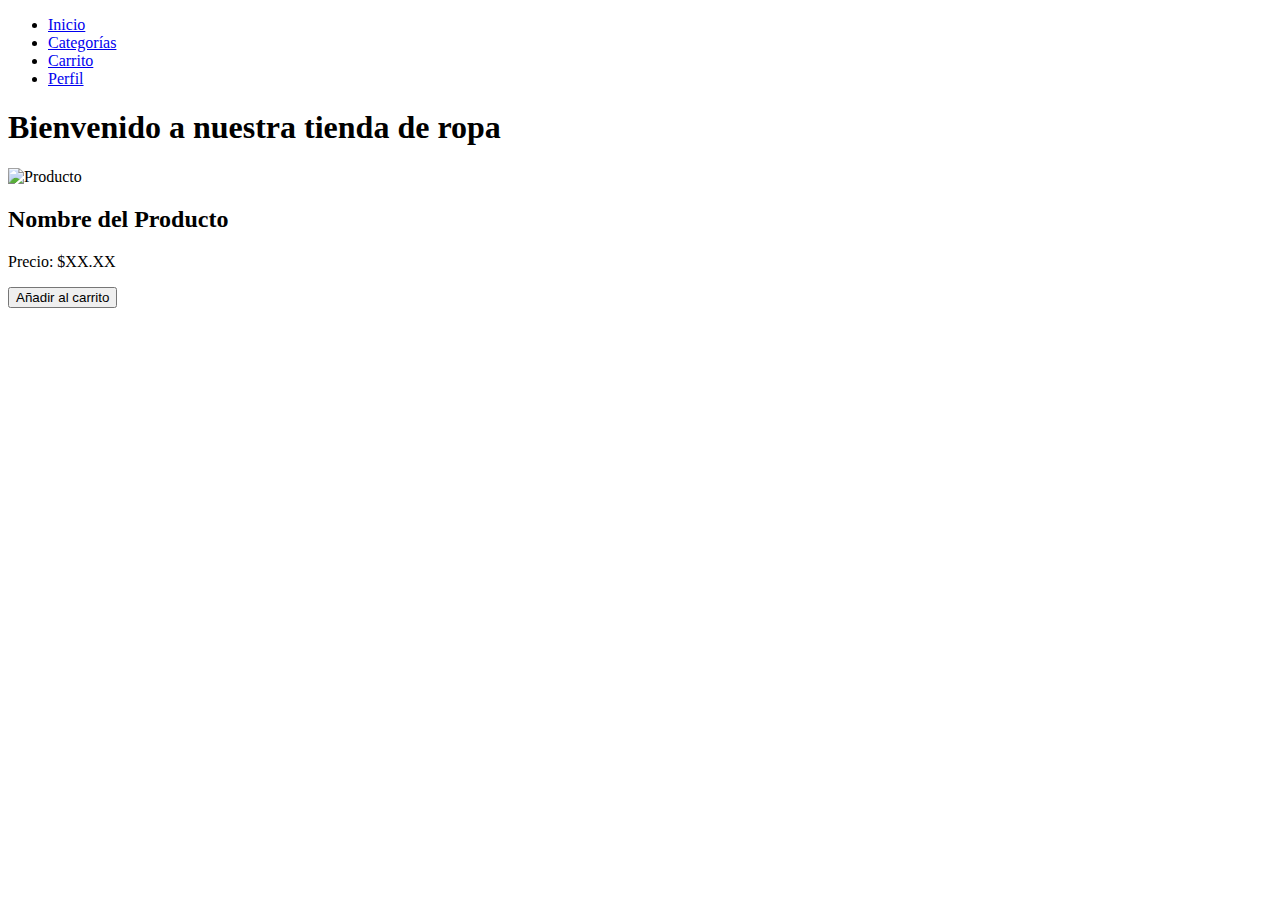
==== index.html @ cf1b5b93 "Descripción de los cambios" ====
<!DOCTYPE html>
<html lang="es">
<head>
    <meta charset="UTF-8">
    <meta name="viewport" content="width=device-width, initial-scale=1.0">
    <title>Ecommerce Ropa</title>
    <link rel="stylesheet" href="css/style.css">
</head>
<body>
    <header>
        <nav class="menu">
            <div class="menu-toggle" id="mobile-menu">
                <span class="bar"></span>
                <span class="bar"></span>
                <span class="bar"></span>
            </div>
            <ul class="nav-list">
                <li><a href="#">Inicio</a></li>
                <li><a href="#">Categorías</a></li>
                <li><a href="#">Carrito</a></li>
                <li><a href="#">Perfil</a></li>
            </ul>
        </nav>
    </header>
    
    <main>
        <section class="productos">
            <h1>Bienvenido a nuestra tienda de ropa</h1>
            <div class="producto">
                <img src="storage/img/ejemplo.jpg" alt="Producto">
                <h2>Nombre del Producto</h2>
                <p>Precio: $XX.XX</p>
                <button>Añadir al carrito</button>
            </div>
        </section>
    </main>
    
    <script src="js/menu.js"></script>
</body>
</html>
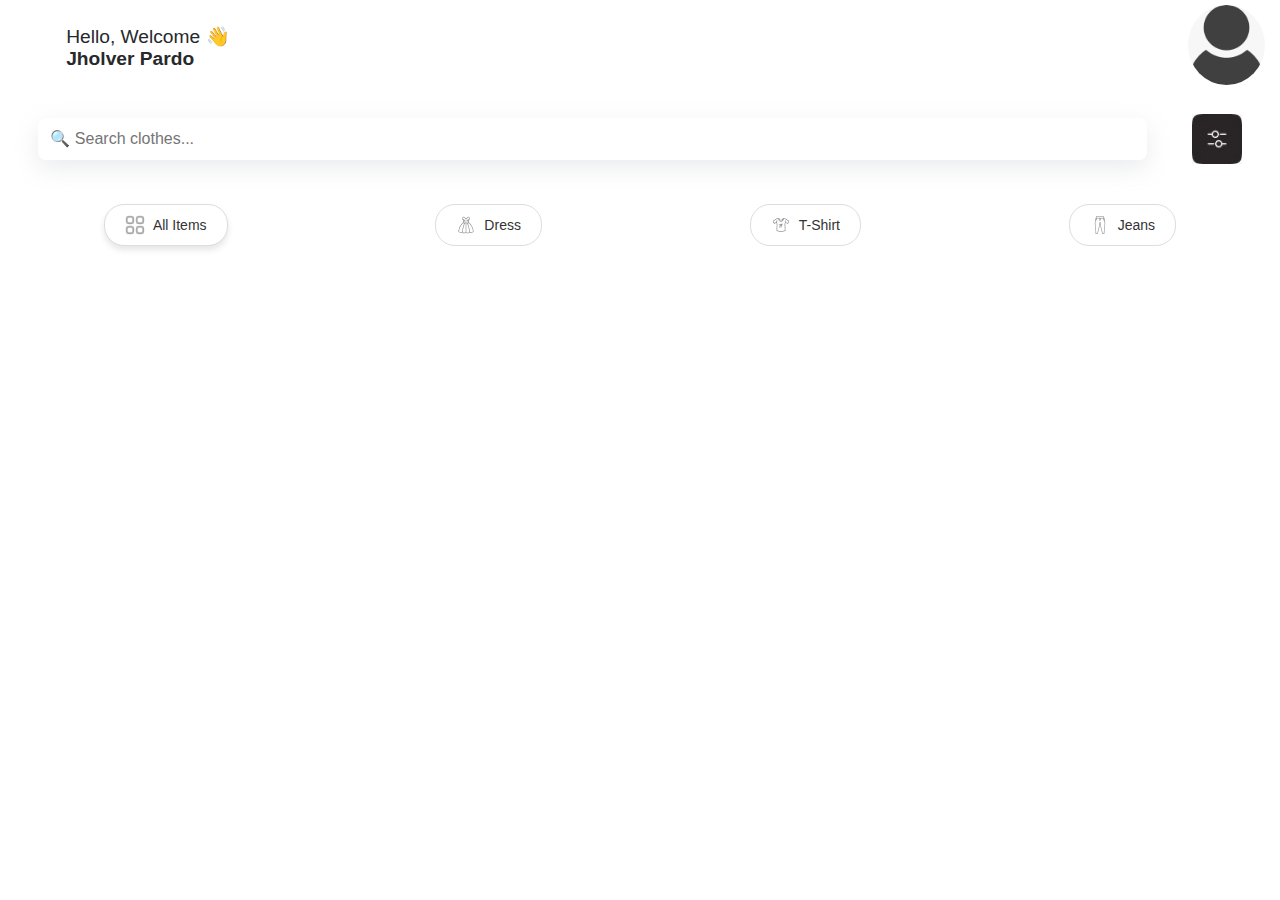
==== commit 4792a8bf: "Actualizacion" ====
--- a/index.html
+++ b/index.html
@@ -7,34 +7,51 @@
     <link rel="stylesheet" href="css/style.css">
 </head>
 <body>
-    <header>
-        <nav class="menu">
-            <div class="menu-toggle" id="mobile-menu">
-                <span class="bar"></span>
-                <span class="bar"></span>
-                <span class="bar"></span>
+    <!-- Contenedor del usuario -->
+    <div class="customer">
+        <div class="customer__text">
+            <p>Hello, Welcome 👋 <br></p>
+            <strong class="User">Jholver Pardo</strong>
+        </div>
+        <div>
+            <img src="storage/img/icons.jpg" alt="Imagen de perfil" class="profile">
+        </div>
+    </div>
+
+    <!-- Contenedor de la barra de búsqueda y la imagen del filtro -->
+    <div class="Filter">
+        <div class="search-box">
+            <div class="row">
+                <input type="text" class="search-bar" placeholder="🔍 Search clothes..." autocomplete="off">
+                <button>
+                    <!-- svg -->
+                </button>
             </div>
-            <ul class="nav-list">
-                <li><a href="#">Inicio</a></li>
-                <li><a href="#">Categorías</a></li>
-                <li><a href="#">Carrito</a></li>
-                <li><a href="#">Perfil</a></li>
-            </ul>
-        </nav>
-    </header>
-    
-    <main>
-        <section class="productos">
-            <h1>Bienvenido a nuestra tienda de ropa</h1>
-            <div class="producto">
-                <img src="storage/img/ejemplo.jpg" alt="Producto">
-                <h2>Nombre del Producto</h2>
-                <p>Precio: $XX.XX</p>
-                <button>Añadir al carrito</button>
-            </div>
-        </section>
-    </main>
-    
+            <div class="results"></div>
+        </div>
+        <img src="storage/img/filter.jpg" alt="Filter" class="filter-img">
+    </div>
+
+    <!-- Contenedor de categorías -->
+    <div class="categories">
+        <button class="category active">
+            <img src="storage/img/Default Icon.png" alt="All Items Icon" class="category-icon">
+            All Items
+        </button>
+        <button class="category">
+            <img src="storage/img/Default Icon (2).png" alt="Dress Icon" class="category-icon">
+            Dress
+        </button>
+        <button class="category">
+            <img src="storage/img/Default Icon (3).png" alt="T-Shirt Icon" class="category-icon">
+            T-Shirt
+        </button>
+        <button class="category">
+            <img src="storage/img/Default Icon (4).png" alt="Jeans Icon" class="category-icon">
+            Jeans
+        </button>
+    </div>
+
     <script src="js/menu.js"></script>
 </body>
-</html>
+</html>--- a/css/style.css
+++ b/css/style.css
@@ -0,0 +1,174 @@
+/* 🔹 Reseteo básico */
+* {
+    box-sizing: border-box;
+    margin: 0;
+    padding: 0;
+}
+
+:root {
+    --bg: #ffffff;
+    --input-bg: white;
+    --text: #27292B;
+    --item-hover: #f6f6f6;
+}
+
+/* 📌 Estilos generales */
+body {
+    font-family: 'Poppins', sans-serif;
+    background: var(--bg);
+    display: flex;
+    flex-direction: column;
+    align-items: center;
+    height: 100vh;
+}
+
+/* 📌 Contenedor del texto e imagen */
+.customer {
+    display: flex;
+    align-items: center;
+    justify-content: space-between;
+    width: 96%;
+    position: relative; /* Cambiado de absolute a relative */
+    top: 0; /* Eliminado el desplazamiento */
+    left: 2%;
+    padding: 5px 0;
+    margin-bottom: 20px; /* Espacio entre la presentación y la barra de búsqueda */
+}
+
+.customer__text {
+    font-size: 1.2rem;
+    color: var(--text);
+    margin-left: 15px;
+}
+
+.profile {
+    width: 6vw;
+    max-width: 90px;
+    height: auto;
+    border-radius: 50%;
+    margin-right: 15px;
+}
+
+/* 📌 Contenedor de la barra de búsqueda y la imagen del filtro */
+.Filter {
+    display: flex;
+    align-items: center;
+    position: relative;
+    top: 0;
+    left: 0;
+    width: 100%;
+    margin-bottom: 20px; /* Espacio entre la barra de búsqueda y las categorías */
+}
+
+.search-box {
+    flex: 1;
+    background: var(--input-bg);
+    border-radius: 0.5rem;
+    padding: 0.75rem;
+    box-shadow: rgba(149, 157, 165, 0.2) 0px 8px 24px;
+}
+
+.filter-img {
+    width: 40px;
+    height: 40px;
+    margin-left: 45px;
+}
+
+/* 📱 En modo vertical (retrato) */
+@media (orientation: portrait) {
+    .search-box {
+        width: 78vw;
+        max-width: 300px;
+    }
+}
+
+/* 🖥 En modo horizontal (paisaje) */
+@media (orientation: landscape) {
+    .Filter {
+        width: 94vw;
+    }
+
+    .search-box {
+        width: 70%;
+    }
+
+    .filter-img {
+        width: 50px;
+        height: 50px;
+    }
+}
+
+/* 📌 Contenido de la barra */
+.row {
+    display: flex;
+    align-items: center;
+}
+
+button {
+    background: transparent;
+    border: 0;
+    outline: 0;
+}
+
+input {
+    flex: 1;
+    max-height: 2.5rem;
+    border: 0;
+    outline: 0;
+    font-size: 1rem;
+    color: var(--text);
+}
+
+.results {
+    max-height: 20rem;
+    overflow-y: auto;
+}
+
+.results ul {
+    display: flex;
+    flex-direction: column;
+    list-style-type: none;
+    gap: 0.25rem;
+}
+
+.categories {
+    display: flex;
+    justify-content: space-around;
+    margin: 20px 0;
+    width: 100%;
+}
+
+.category {
+    display: flex;
+    align-items: center;
+    justify-content: center;
+    gap: 8px; /* Espacio entre el ícono y el texto */
+    background-color: rgb(255, 255, 255); /* Cambiado a blanco */
+    border: 1px solid #ddd;
+    border-radius: 20px;
+    padding: 10px 20px;
+    font-size: 14px;
+    cursor: pointer;
+    transition: background-color 0.3s, color 0.3s, box-shadow 0.3s;
+    text-align: center;
+    color: #333; /* Texto negro por defecto */
+}
+
+.category-icon {
+    width: 20px;
+    height: 20px;
+    filter: grayscale(100%) brightness(0) invert(0.5); /* Ajuste de color para que coincida con los otros íconos */
+}
+
+.category.active {
+    background-color: rgb(255, 255, 255); /* Fondo blanco para el activo */
+    color: #333; /* Texto negro para el activo */
+    border: 1px solid #ddd; /* Borde negro para el activo */
+    box-shadow: 0 4px 6px rgba(0, 0, 0, 0.1);
+}
+
+.category:hover {
+    background-color: #333; /* Fondo negro al pasar el cursor */
+    color: white; /* Texto blanco al pasar el cursor */
+    box-shadow: 0 2px 4px rgba(0, 0, 0, 0.1);
+}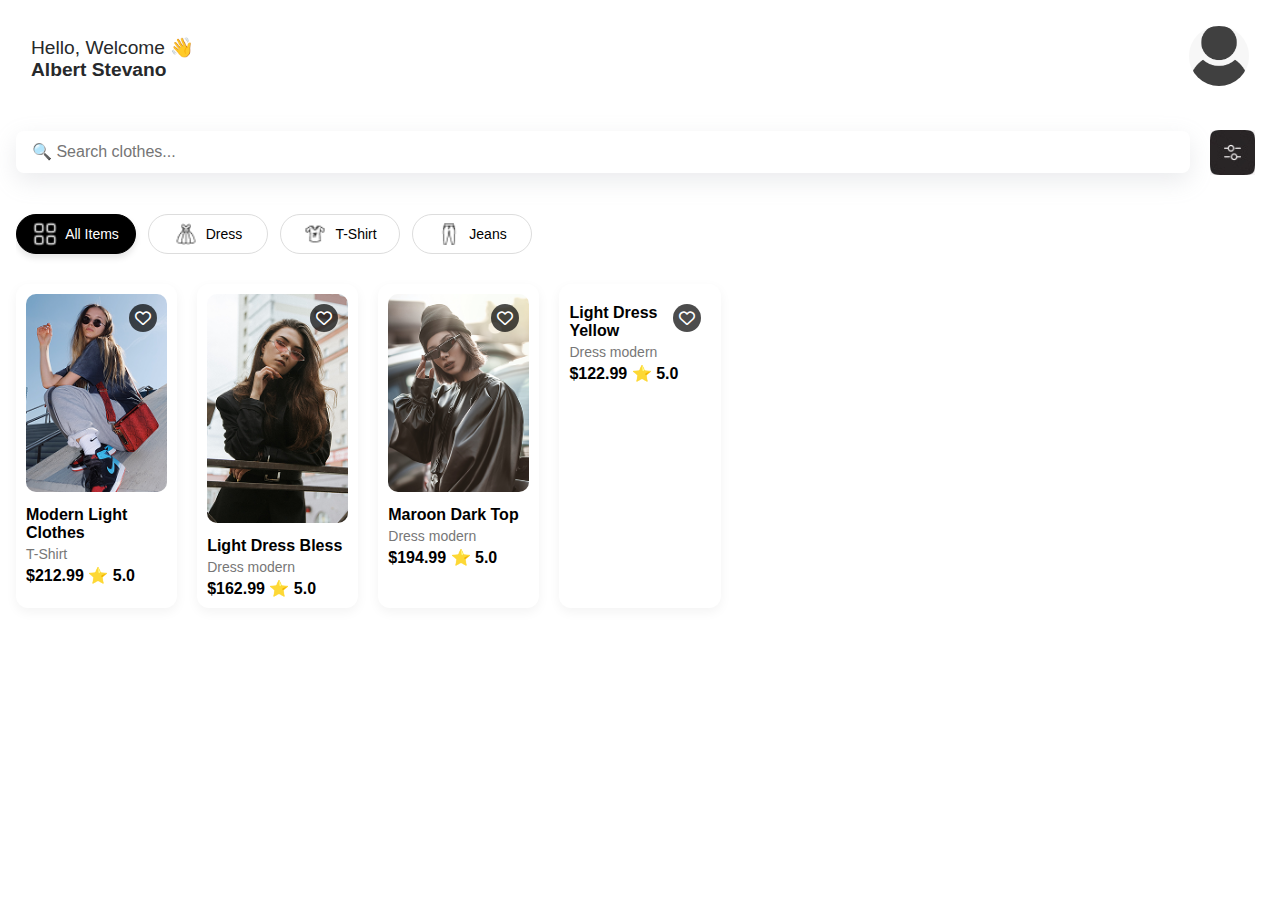
==== commit b924d699: "Se agrego productos" ====
--- a/index.html
+++ b/index.html
@@ -1,57 +1,97 @@
 <!DOCTYPE html>
 <html lang="es">
 <head>
-    <meta charset="UTF-8">
-    <meta name="viewport" content="width=device-width, initial-scale=1.0">
-    <title>Ecommerce Ropa</title>
-    <link rel="stylesheet" href="css/style.css">
+  <meta charset="UTF-8">
+  <meta name="viewport" content="width=device-width, initial-scale=1.0">
+  <title>Ecommerce Ropa</title>
+  <link rel="stylesheet" href="css/style.css">
+  <link rel="stylesheet" href="https://cdnjs.cloudflare.com/ajax/libs/font-awesome/6.5.0/css/all.min.css">
 </head>
 <body>
-    <!-- Contenedor del usuario -->
-    <div class="customer">
-        <div class="customer__text">
-            <p>Hello, Welcome 👋 <br></p>
-            <strong class="User">Jholver Pardo</strong>
-        </div>
-        <div>
-            <img src="storage/img/icons.jpg" alt="Imagen de perfil" class="profile">
-        </div>
+
+  <!-- Contenedor del usuario -->
+  <div class="customer">
+    <div class="customer__text">
+      <p>Hello, Welcome 👋</p>
+      <strong class="User">Albert Stevano</strong>
+    </div>
+    <div>
+      <img src="storage/img/icons.jpg" alt="Imagen de perfil" class="profile">
+    </div>
+  </div>
+
+  <!-- Barra de búsqueda y filtro -->
+  <div class="Filter">
+    <div class="search-box">
+      <input type="text" id="search-bar" class="search-bar" placeholder="🔍 Search clothes..." autocomplete="off">
+    </div>
+    <button id="filter-btn" class="filter-button">
+      <img src="storage/img/filter.jpg" alt="Filter">
+    </button>
+  </div>
+
+  <!-- Categorías -->
+  <div class="categories">
+    <button class="category active" data-category="all">
+      <img src="storage/img/Default Icon.png" alt="All Items">
+      <span>All Items</span>
+    </button>
+    <button class="category" data-category="dress">
+      <img src="storage/img/Default Icon (2).png" alt="Dress">
+      <span>Dress</span>
+    </button>
+    <button class="category" data-category="tshirt">
+      <img src="storage/img/Default Icon (3).png" alt="T-Shirt">
+      <span>T-Shirt</span>
+    </button>
+    <button class="category" data-category="jeans">
+      <img src="storage/img/Default Icon (4).png" alt="Jeans">
+      <span>Jeans</span>
+    </button>
+  </div>
+
+  <!-- Contenedor de productos -->
+  <div class="product-grid">
+    <div class="product" data-category="tshirt">
+      <div class="product-img">
+        <img src="storage/img/Product 1.png" alt="Modern Light Clothes">
+        <button class="favorite"><i class="fa-regular fa-heart"></i></button>
+      </div>
+      <h3>Modern Light Clothes</h3>
+      <p class="product-category">T-Shirt</p>
+      <p class="product-price">$212.99 ⭐ 5.0</p>
     </div>
 
-    <!-- Contenedor de la barra de búsqueda y la imagen del filtro -->
-    <div class="Filter">
-        <div class="search-box">
-            <div class="row">
-                <input type="text" class="search-bar" placeholder="🔍 Search clothes..." autocomplete="off">
-                <button>
-                    <!-- svg -->
-                </button>
-            </div>
-            <div class="results"></div>
-        </div>
-        <img src="storage/img/filter.jpg" alt="Filter" class="filter-img">
+    <div class="product" data-category="dress">
+      <div class="product-img">
+        <img src="storage/img/Product 2.png" alt="Light Dress Bless">
+        <button class="favorite"><i class="fa-regular fa-heart"></i></button>
+      </div>
+      <h3>Light Dress Bless</h3>
+      <p class="product-category">Dress modern</p>
+      <p class="product-price">$162.99 ⭐ 5.0</p>
     </div>
 
-    <!-- Contenedor de categorías -->
-    <div class="categories">
-        <button class="category active">
-            <img src="storage/img/Default Icon.png" alt="All Items Icon" class="category-icon">
-            All Items
-        </button>
-        <button class="category">
-            <img src="storage/img/Default Icon (2).png" alt="Dress Icon" class="category-icon">
-            Dress
-        </button>
-        <button class="category">
-            <img src="storage/img/Default Icon (3).png" alt="T-Shirt Icon" class="category-icon">
-            T-Shirt
-        </button>
-        <button class="category">
-            <img src="storage/img/Default Icon (4).png" alt="Jeans Icon" class="category-icon">
-            Jeans
-        </button>
+    <div class="product" data-category="dress">
+      <div class="product-img">
+        <img src="storage/img/Product 3.png" alt="Classic Blue Jeans">
+        <button class="favorite"><i class="fa-regular fa-heart"></i></button>
+      </div>
+      <h3>Maroon Dark Top</h3>
+      <p class="product-category">Dress modern </p>
+      <p class="product-price">$194.99 ⭐ 5.0</p>
     </div>
 
-    <script src="js/menu.js"></script>
+    <div class="product" data-category="dress">
+        <div class="product-img"
+        img src="storage/img/Product 4.png" alt="Modern Dress">
+        <button class="favorite"><i class="fa-regular fa-heart"></i></button>
+    </div>
+    <h3>Light Dress Yellow</h3>
+    <p class="product-category">Dress modern</p>
+    <p class="product-price">$122.99 ⭐ 5.0</p>
+  </div>
+
+  <script src="js/main.js"></script>
 </body>
-</html>+</html>
--- a/css/style.css
+++ b/css/style.css
@@ -20,6 +20,8 @@
     flex-direction: column;
     align-items: center;
     height: 100vh;
+    padding: 1rem;
+    overflow-x: hidden;
 }
 
 /* 📌 Contenedor del texto e imagen */
@@ -27,12 +29,9 @@
     display: flex;
     align-items: center;
     justify-content: space-between;
-    width: 96%;
-    position: relative; /* Cambiado de absolute a relative */
-    top: 0; /* Eliminado el desplazamiento */
-    left: 2%;
-    padding: 5px 0;
-    margin-bottom: 20px; /* Espacio entre la presentación y la barra de búsqueda */
+    width: 100%;
+    padding: 10px 0;
+    margin-bottom: 20px;
 }
 
 .customer__text {
@@ -42,133 +41,206 @@
 }
 
 .profile {
-    width: 6vw;
-    max-width: 90px;
-    height: auto;
+    width: 60px;
+    height: 60px;
     border-radius: 50%;
+    object-fit: cover;
     margin-right: 15px;
 }
 
-/* 📌 Contenedor de la barra de búsqueda y la imagen del filtro */
+/* 📌 Barra de búsqueda */
 .Filter {
     display: flex;
     align-items: center;
-    position: relative;
-    top: 0;
-    left: 0;
-    width: 100%;
-    margin-bottom: 20px; /* Espacio entre la barra de búsqueda y las categorías */
+    width: 100%;
+    margin-bottom: 20px;
 }
 
 .search-box {
     flex: 1;
     background: var(--input-bg);
     border-radius: 0.5rem;
-    padding: 0.75rem;
+    padding: 0.75rem 1rem;
     box-shadow: rgba(149, 157, 165, 0.2) 0px 8px 24px;
 }
 
-.filter-img {
-    width: 40px;
-    height: 40px;
-    margin-left: 45px;
-}
-
-/* 📱 En modo vertical (retrato) */
-@media (orientation: portrait) {
-    .search-box {
-        width: 78vw;
-        max-width: 300px;
-    }
-}
-
-/* 🖥 En modo horizontal (paisaje) */
-@media (orientation: landscape) {
-    .Filter {
-        width: 94vw;
-    }
-
-    .search-box {
-        width: 70%;
-    }
-
-    .filter-img {
-        width: 50px;
-        height: 50px;
-    }
-}
-
-/* 📌 Contenido de la barra */
-.row {
-    display: flex;
-    align-items: center;
-}
-
-button {
-    background: transparent;
-    border: 0;
-    outline: 0;
-}
-
-input {
-    flex: 1;
-    max-height: 2.5rem;
-    border: 0;
-    outline: 0;
+.search-box input {
+    border: none;
+    width: 100%;
     font-size: 1rem;
     color: var(--text);
-}
-
-.results {
-    max-height: 20rem;
-    overflow-y: auto;
-}
-
-.results ul {
-    display: flex;
-    flex-direction: column;
-    list-style-type: none;
-    gap: 0.25rem;
-}
-
+    background: transparent;
+    outline: none;
+}
+
+/* 📌 Botón de filtro */
+.filter-button {
+    display: flex;
+    align-items: center;
+    justify-content: center;
+    width: 64px;
+    height: 64px;
+    background-color: transparent;
+    border: none;
+    border-radius: 50%;
+    margin-left: 10px;
+    cursor: default;
+    box-shadow: none;
+    transition: none;
+}
+
+.filter-button img {
+    width: 45px;
+    height: 45px;
+    object-fit: contain;
+}
+
+/* 📌 Categorías con scroll horizontal */
 .categories {
     display: flex;
-    justify-content: space-around;
-    margin: 20px 0;
-    width: 100%;
-}
-
+    gap: 12px;
+    overflow-x: scroll; /* Cambiado de auto a scroll para forzar el desplazamiento */
+    width: 100%;
+    padding: 10px 0;
+    margin-bottom: 20px;
+    scroll-snap-type: x mandatory;
+    white-space: nowrap; /* Evita que los elementos se vayan a la siguiente línea */
+    -webkit-overflow-scrolling: touch; /* Mejora el scroll en dispositivos móviles */
+}
+
+/* Estilos para la barra de desplazamiento */
+.categories::-webkit-scrollbar {
+    height: 6px; /* Altura de la barra de desplazamiento */
+}
+
+.categories::-webkit-scrollbar-thumb {
+    background-color: #ccc; /* Color del pulgar de la barra */
+    border-radius: 10px; /* Bordes redondeados */
+}
+
+.categories::-webkit-scrollbar-track {
+    background-color: #f9f9f9; /* Color del fondo de la barra */
+}
+
+/* 📌 Categorías */
 .category {
-    display: flex;
+    display: inline-flex; /* Se mantiene en línea sin saltar de fila */
     align-items: center;
     justify-content: center;
-    gap: 8px; /* Espacio entre el ícono y el texto */
-    background-color: rgb(255, 255, 255); /* Cambiado a blanco */
+    gap: 8px;
+    background-color: #fff;
     border: 1px solid #ddd;
     border-radius: 20px;
-    padding: 10px 20px;
+    padding: 8px 16px;
     font-size: 14px;
     cursor: pointer;
-    transition: background-color 0.3s, color 0.3s, box-shadow 0.3s;
+    transition: all 0.3s ease;
+    flex-shrink: 0; /* Evita que se achiquen */
+    width: 120px; /* Tamaño fijo basado en el botón de "Jeans" */
+    height: 40px; /* Altura fija para todos los botones */
     text-align: center;
-    color: #333; /* Texto negro por defecto */
-}
-
-.category-icon {
-    width: 20px;
-    height: 20px;
-    filter: grayscale(100%) brightness(0) invert(0.5); /* Ajuste de color para que coincida con los otros íconos */
+    white-space: nowrap; /* Evita que el texto se desborde */
+}
+
+.category img {
+    width: 24px;
+    height: 24px;
+    object-fit: contain;
+    filter: brightness(0); /* Ícono negro por defecto */
+    transition: filter 0.3s ease; /* Transición para el cambio de color */
+}
+
+.category.active img {
+    filter: brightness(0) invert(1); /* Ícono blanco para la categoría activa */
+}
+
+.category:hover img {
+    filter: brightness(0) invert(1); /* Cambia el color del ícono a blanco al pasar el mouse */
 }
 
 .category.active {
-    background-color: rgb(255, 255, 255); /* Fondo blanco para el activo */
-    color: #333; /* Texto negro para el activo */
-    border: 1px solid #ddd; /* Borde negro para el activo */
+    background-color: #000;
+    color: #fff;
+    border-color: #000;
     box-shadow: 0 4px 6px rgba(0, 0, 0, 0.1);
 }
 
 .category:hover {
-    background-color: #333; /* Fondo negro al pasar el cursor */
-    color: white; /* Texto blanco al pasar el cursor */
-    box-shadow: 0 2px 4px rgba(0, 0, 0, 0.1);
-}+    background-color: #000;
+    color: #fff;
+}
+
+/* 📌 Grid de productos */
+.product-grid {
+    display: grid;
+    grid-template-columns: repeat(auto-fill, minmax(160px, 1fr));
+    gap: 20px;
+    width: 100%;
+    padding-bottom: 2rem;
+}
+
+.product {
+    background-color: #fff;
+    border-radius: 12px;
+    overflow: hidden;
+    box-shadow: 0 4px 12px rgba(0,0,0,0.05);
+    padding: 10px;
+    position: relative;
+}
+
+.product-img {
+    position: relative;
+    width: 100%;
+}
+
+.product-img img {
+    width: 100%;
+    border-radius: 10px;
+}
+
+/* ❤️ Botón de like */
+.favorite {
+    position: absolute;
+    top: 10px;
+    right: 10px;
+    background-color: rgba(0, 0, 0, 0.7);
+    border: none;
+    border-radius: 50%;
+    padding: 6px;
+    cursor: pointer;
+    transition: background-color 0.3s;
+    z-index: 2;
+    display: flex;
+    align-items: center;
+    justify-content: center;
+}
+
+.favorite i {
+    color: white;
+    font-size: 16px;
+    pointer-events: none;
+}
+
+.favorite.liked i {
+    color: red;
+}
+
+.favorite:hover {
+    background-color: rgba(0, 0, 0, 0.9);
+}
+
+.product h3 {
+    font-size: 1rem;
+    margin-top: 10px;
+}
+
+.product-category {
+    font-size: 0.875rem;
+    color: #777;
+    margin: 4px 0;
+}
+
+.product-price {
+    font-size: 1rem;
+    font-weight: bold;
+}
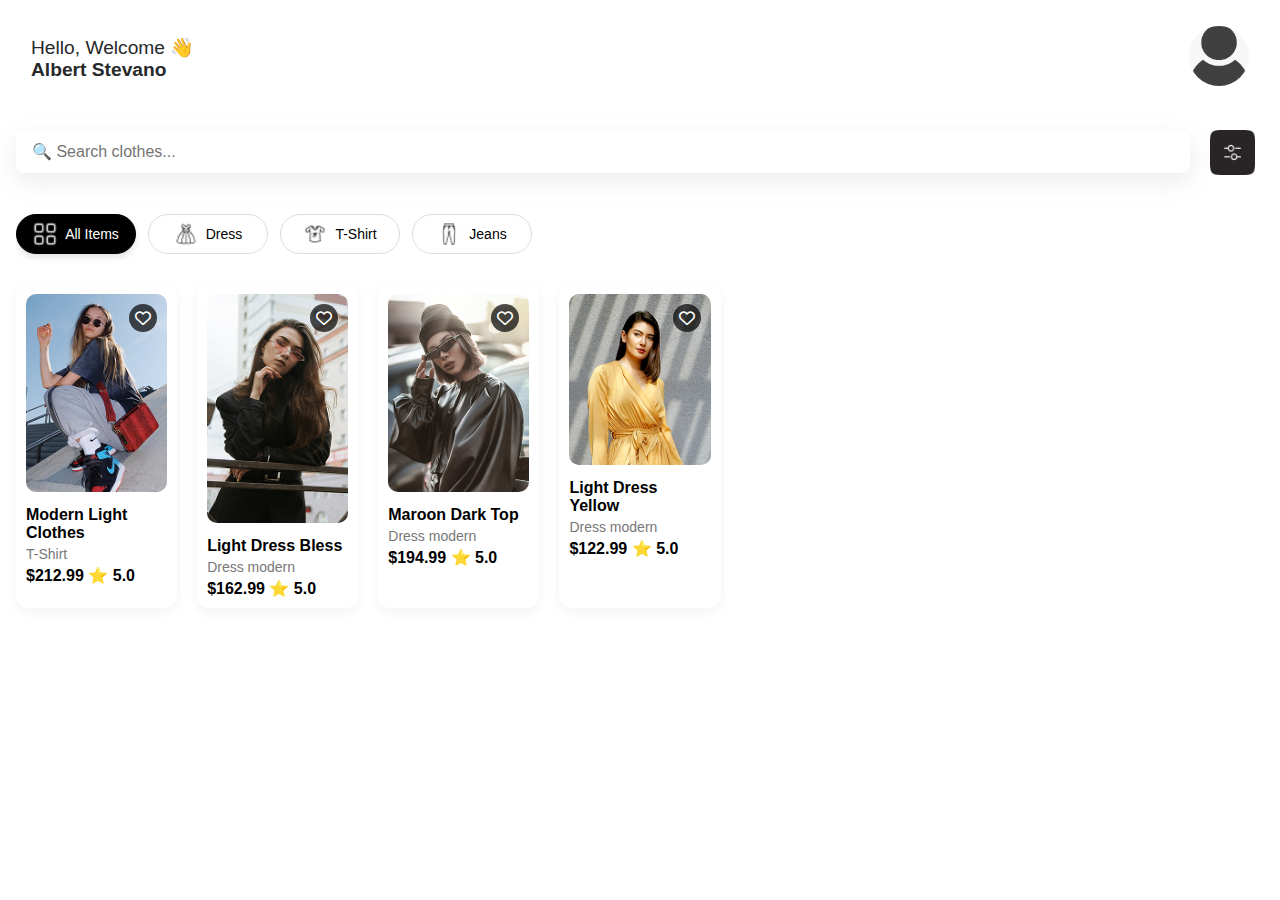
==== commit 669fe9fd: "Actualización de productos, precios, puntuación y estilo de interfaz" ====
--- a/index.html
+++ b/index.html
@@ -83,14 +83,14 @@
     </div>
 
     <div class="product" data-category="dress">
-        <div class="product-img"
-        img src="storage/img/Product 4.png" alt="Modern Dress">
+      <div class="product-img">
+        <img src="storage/img/Product 4.png" alt="Modern Dress">
         <button class="favorite"><i class="fa-regular fa-heart"></i></button>
+      </div>
+      <h3>Light Dress Yellow</h3>
+      <p class="product-category">Dress modern</p>
+      <p class="product-price">$122.99 ⭐ 5.0</p>
     </div>
-    <h3>Light Dress Yellow</h3>
-    <p class="product-category">Dress modern</p>
-    <p class="product-price">$122.99 ⭐ 5.0</p>
-  </div>
 
   <script src="js/main.js"></script>
 </body>
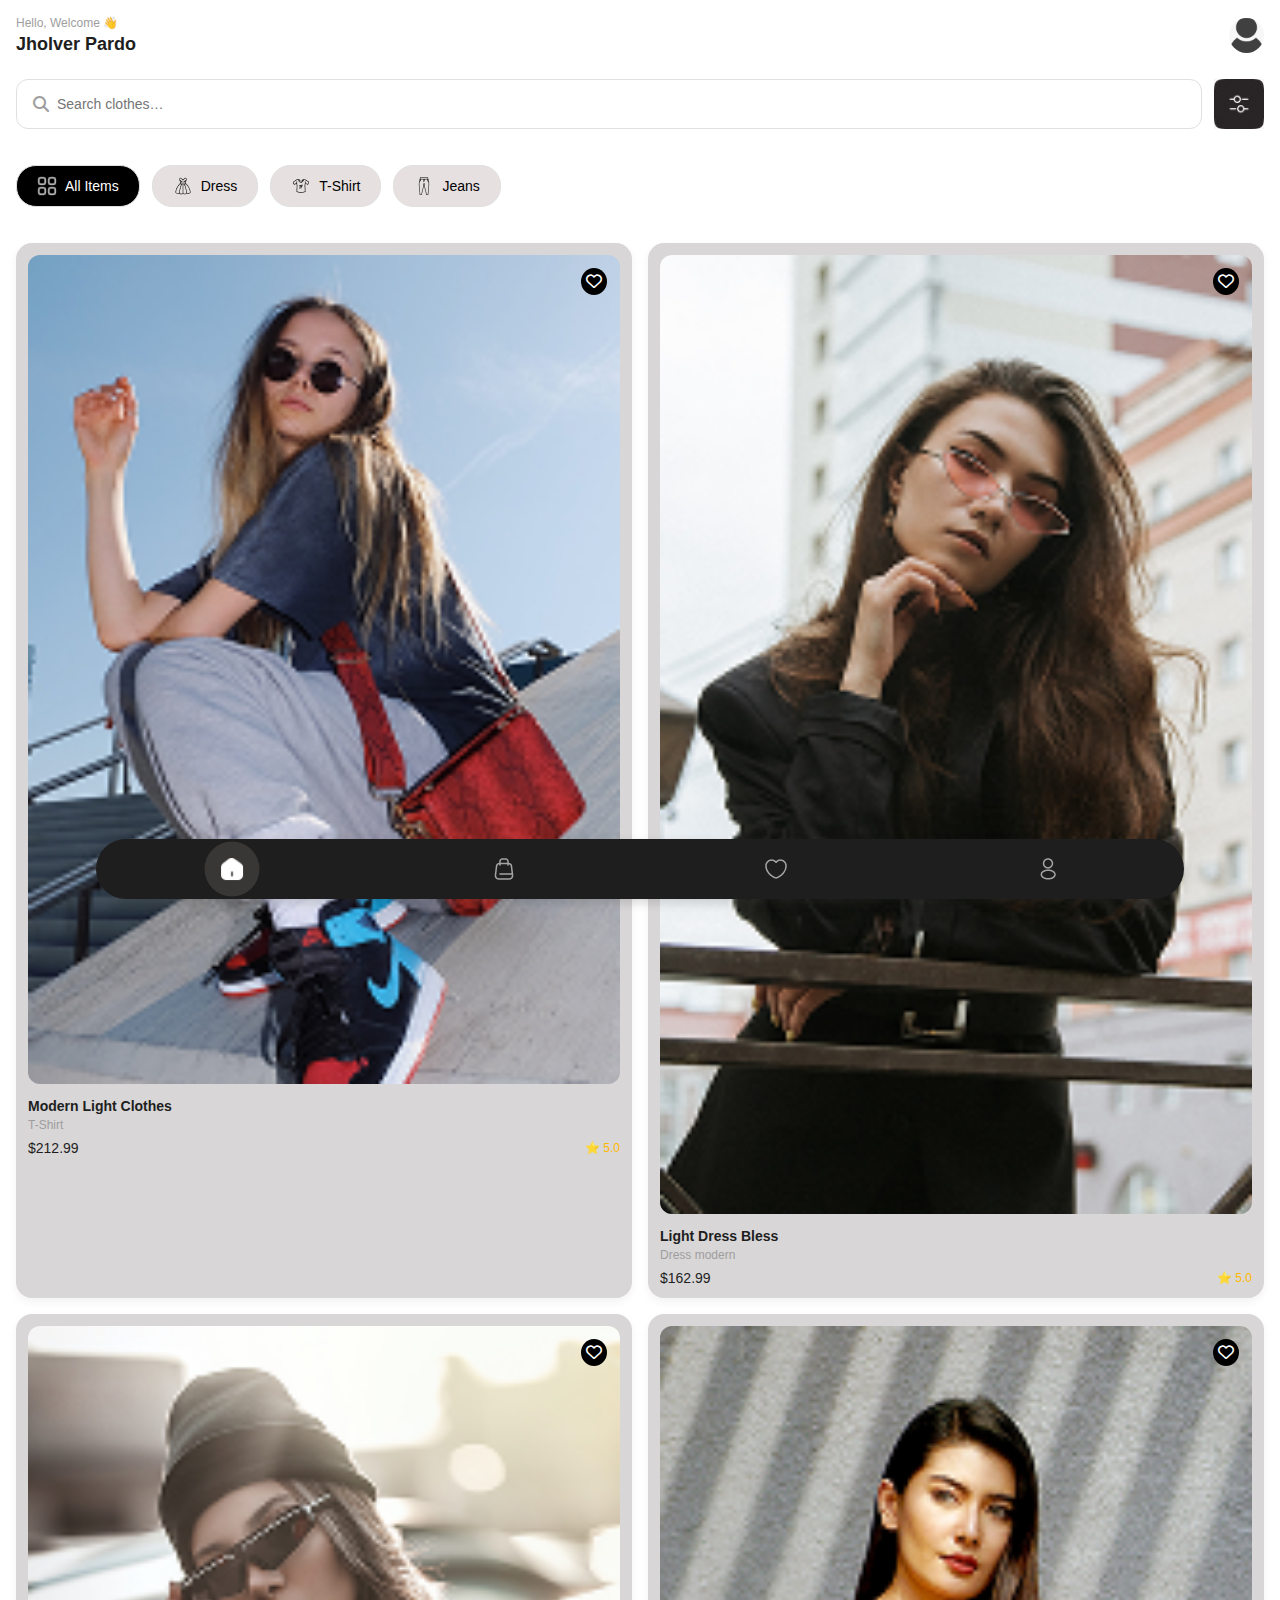
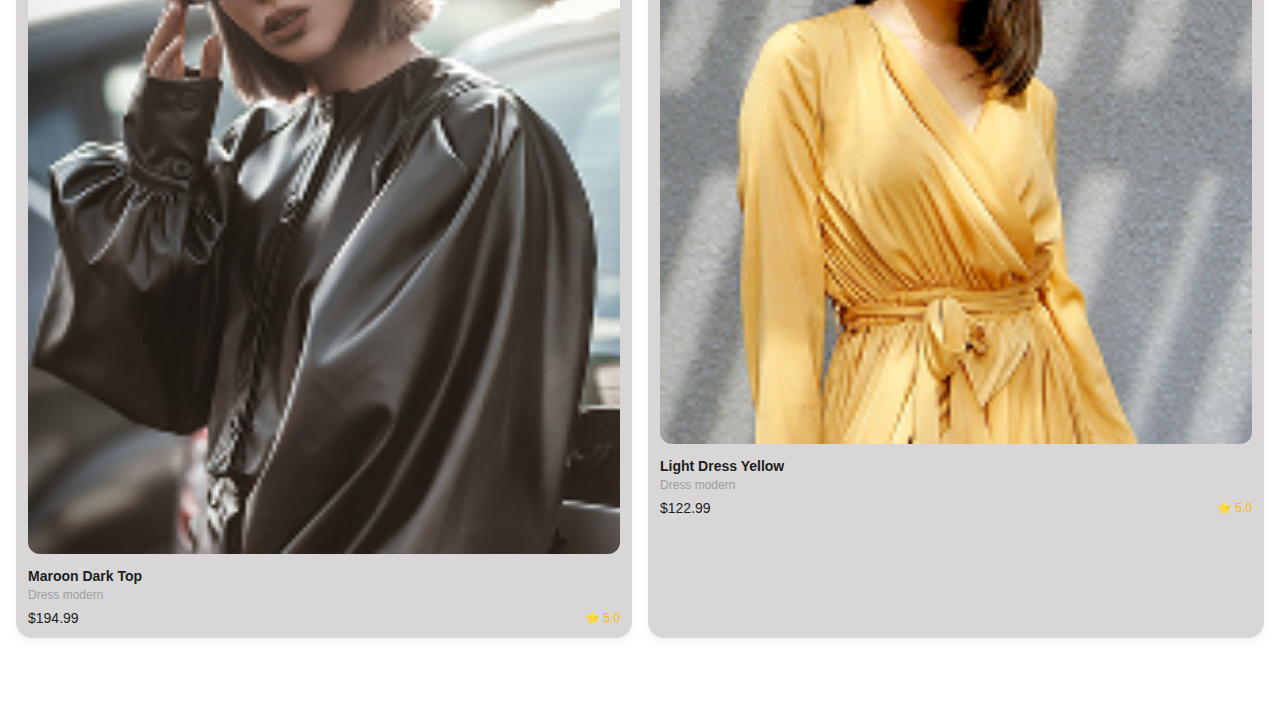
==== commit d3dea837: "Actualizacion funcionalidad movil, inicio realizado" ====
--- a/index.html
+++ b/index.html
@@ -1,56 +1,42 @@
 <!DOCTYPE html>
-<html lang="es">
+<html lang="en">
 <head>
-  <meta charset="UTF-8">
-  <meta name="viewport" content="width=device-width, initial-scale=1.0">
-  <title>Ecommerce Ropa</title>
-  <link rel="stylesheet" href="css/style.css">
-  <link rel="stylesheet" href="https://cdnjs.cloudflare.com/ajax/libs/font-awesome/6.5.0/css/all.min.css">
+  <meta charset="UTF-8" />
+  <meta name="viewport" content="width=device-width, initial-scale=1.0" />
+  <title>eCommerce Mobile</title>
+  <link rel="stylesheet" href="css/style.css" />
+  <link rel="stylesheet" href="https://cdnjs.cloudflare.com/ajax/libs/font-awesome/6.4.0/css/all.min.css" />
 </head>
 <body>
+  <!-- Encabezado -->
+  <header class="top-header">
+    <div class="user-info">
+      <p>Hello, Welcome 👋</p>
+      <h2>Jholver Pardo</h2>
+    </div>
+    <img class="profile-img" src="storage/img/icons.jpg" alt="Profile" />
+  </header>
 
-  <!-- Contenedor del usuario -->
-  <div class="customer">
-    <div class="customer__text">
-      <p>Hello, Welcome 👋</p>
-      <strong class="User">Albert Stevano</strong>
+  <!-- Barra de búsqueda -->
+  <div class="search-container">
+    <div class="search-box">
+      <i class="fa-solid fa-magnifying-glass"></i>
+      <input type="text" placeholder="Search clothes…" />
     </div>
-    <div>
-      <img src="storage/img/icons.jpg" alt="Imagen de perfil" class="profile">
-    </div>
-  </div>
-
-  <!-- Barra de búsqueda y filtro -->
-  <div class="Filter">
-    <div class="search-box">
-      <input type="text" id="search-bar" class="search-bar" placeholder="🔍 Search clothes..." autocomplete="off">
-    </div>
-    <button id="filter-btn" class="filter-button">
-      <img src="storage/img/filter.jpg" alt="Filter">
+    <button class="filter-btn">
+      <img src="storage/img/filter.jpg" alt="Filter" />
     </button>
   </div>
 
-  <!-- Categorías -->
-  <div class="categories">
-    <button class="category active" data-category="all">
-      <img src="storage/img/Default Icon.png" alt="All Items">
-      <span>All Items</span>
-    </button>
-    <button class="category" data-category="dress">
-      <img src="storage/img/Default Icon (2).png" alt="Dress">
-      <span>Dress</span>
-    </button>
-    <button class="category" data-category="tshirt">
-      <img src="storage/img/Default Icon (3).png" alt="T-Shirt">
-      <span>T-Shirt</span>
-    </button>
-    <button class="category" data-category="jeans">
-      <img src="storage/img/Default Icon (4).png" alt="Jeans">
-      <span>Jeans</span>
-    </button>
+  <!-- Filtros de categorías -->
+  <div class="category-filters">
+    <button class="category active" data-filter="all"><img src="storage/img/Default Icon.png" alt=""> All Items</button>
+    <button class="category" data-filter="dress"><img src="storage/img/Default Icon (2).png" alt=""> Dress</button>
+    <button class="category" data-filter="tshirt"><img src="storage/img/Default Icon (3).png" alt=""> T-Shirt</button>
+    <button class="category" data-filter="jeans"><img src="storage/img/Default Icon (4).png" alt=""> Jeans</button>
   </div>
 
-  <!-- Contenedor de productos -->
+  <!-- Productos -->
   <div class="product-grid">
     <div class="product" data-category="tshirt">
       <div class="product-img">
@@ -59,7 +45,7 @@
       </div>
       <h3>Modern Light Clothes</h3>
       <p class="product-category">T-Shirt</p>
-      <p class="product-price">$212.99 ⭐ 5.0</p>
+      <p class="product-price">$212.99 <span>⭐ 5.0</span></p>
     </div>
 
     <div class="product" data-category="dress">
@@ -69,29 +55,46 @@
       </div>
       <h3>Light Dress Bless</h3>
       <p class="product-category">Dress modern</p>
-      <p class="product-price">$162.99 ⭐ 5.0</p>
+      <p class="product-price">$162.99 <span>⭐ 5.0</span></p>
     </div>
 
     <div class="product" data-category="dress">
       <div class="product-img">
-        <img src="storage/img/Product 3.png" alt="Classic Blue Jeans">
+        <img src="storage/img/Product 3.png" alt="Maroon Dark Top">
         <button class="favorite"><i class="fa-regular fa-heart"></i></button>
       </div>
       <h3>Maroon Dark Top</h3>
-      <p class="product-category">Dress modern </p>
-      <p class="product-price">$194.99 ⭐ 5.0</p>
+      <p class="product-category">Dress modern</p>
+      <p class="product-price">$194.99 <span>⭐ 5.0</span></p>
     </div>
 
     <div class="product" data-category="dress">
       <div class="product-img">
-        <img src="storage/img/Product 4.png" alt="Modern Dress">
+        <img src="storage/img/Product 4.png" alt="Light Dress Yellow">
         <button class="favorite"><i class="fa-regular fa-heart"></i></button>
       </div>
       <h3>Light Dress Yellow</h3>
       <p class="product-category">Dress modern</p>
-      <p class="product-price">$122.99 ⭐ 5.0</p>
+      <p class="product-price">$122.99 <span>⭐ 5.0</span></p>
     </div>
+  </div>
 
-  <script src="js/main.js"></script>
+  <!-- Navegación inferior -->
+  <nav class="bottom-nav">
+    <button class="nav-btn active">
+        <img src="storage/img/Main Icon.png" alt="Home" />
+    </button>
+    <button class="nav-btn">
+        <img src="storage/img/Main Icon (1).png" alt="Cart" />
+    </button>
+    <button class="nav-btn">
+        <img src="storage/img/Main Icon (2).png" alt="Favourite" />
+    </button>
+    <button class="nav-btn">
+        <img src="storage/img/Main Icon (3).png" alt="Account" />
+    </button>
+  </nav>
+
+  <script src="js/menu.js"></script>
 </body>
 </html>
--- a/css/style.css
+++ b/css/style.css
@@ -7,240 +7,306 @@
 
 :root {
     --bg: #ffffff;
-    --input-bg: white;
-    --text: #27292B;
-    --item-hover: #f6f6f6;
-}
-
-/* 📌 Estilos generales */
+    --text: #1E1E1E;
+    --gray: #9E9E9E;
+    --primary: #000000;
+    --border: #E0E0E0;
+    --shadow: rgba(0, 0, 0, 0.05);
+    --accent: #F5F5F5;
+    --font-sm: 12px;
+    --font-md: 14px;
+    --font-lg: 18px;
+}
+
 body {
     font-family: 'Poppins', sans-serif;
     background: var(--bg);
-    display: flex;
-    flex-direction: column;
-    align-items: center;
-    height: 100vh;
-    padding: 1rem;
-    overflow-x: hidden;
-}
-
-/* 📌 Contenedor del texto e imagen */
-.customer {
-    display: flex;
-    align-items: center;
+    padding: 16px;
+    padding-bottom: 80px;
+    color: var(--text);
+}
+
+/* 🔹 Header */
+.top-header {
+    display: flex;
     justify-content: space-between;
-    width: 100%;
-    padding: 10px 0;
-    margin-bottom: 20px;
-}
-
-.customer__text {
-    font-size: 1.2rem;
-    color: var(--text);
-    margin-left: 15px;
-}
-
-.profile {
-    width: 60px;
-    height: 60px;
+    align-items: center;
+    margin-bottom: 24px;
+}
+
+.user-info p {
+    font-size: var(--font-sm);
+    color: var(--gray);
+    margin-bottom: 4px;
+}
+
+.user-info h2 {
+    font-size: var(--font-lg);
+    font-weight: 600;
+}
+
+.profile-img {
+    width: 35px;
+    height: 35px;
     border-radius: 50%;
     object-fit: cover;
-    margin-right: 15px;
-}
-
-/* 📌 Barra de búsqueda */
-.Filter {
-    display: flex;
-    align-items: center;
-    width: 100%;
-    margin-bottom: 20px;
+}
+
+/* 🔹 Search Bar */
+.search-container {
+    display: flex;
+    gap: 12px;
+    margin-bottom: 24px;
 }
 
 .search-box {
     flex: 1;
-    background: var(--input-bg);
-    border-radius: 0.5rem;
-    padding: 0.75rem 1rem;
-    box-shadow: rgba(149, 157, 165, 0.2) 0px 8px 24px;
+    display: flex;
+    align-items: center;
+    gap: 8px;
+    padding: 12px 16px;
+    border: 1px solid var(--border);
+    border-radius: 12px;
+    background: #fff;
+}
+
+.search-box i {
+    font-size: 16px;
+    color: var(--gray);
 }
 
 .search-box input {
+    flex: 1;
     border: none;
-    width: 100%;
-    font-size: 1rem;
+    outline: none;
+    font-size: var(--font-md);
     color: var(--text);
     background: transparent;
-    outline: none;
-}
-
-/* 📌 Botón de filtro */
-.filter-button {
+}
+
+.filter-btn {
+    padding: 0px;
+    background: var(--primary);
+    border: none;
+    border-radius: 12px;
+    cursor: pointer;
     display: flex;
     align-items: center;
     justify-content: center;
-    width: 64px;
-    height: 64px;
-    background-color: transparent;
+}
+
+.filter-btn img {
+    width: 50px; /* Incrementa el tamaño de la imagen */
+    height: 50px;
+    object-fit: contain;
+}
+
+/* 🔹 Category Filters */
+.category-filters {
+    display: flex;
+    gap: 12px;
+    overflow-x: auto;
+    padding: 12px 0;
+    margin-bottom: 24px;
+    scroll-snap-type: x mandatory;
+    -webkit-overflow-scrolling: touch;
+}
+
+.category {
+    display: flex;
+    align-items: center;
+    gap: 8px;
+    padding: 10px 20px;
+    background: #e7e0e0;
+    border: 1px solid var(--border);
+    border-radius: 20px;
+    font-size: var(--font-md);
+    cursor: pointer;
+    flex-shrink: 0;
+    transition: background 0.3s;
+}
+
+.category img {
+    width: 20px;
+    height: 20px;
+    object-fit: contain;
+    filter: brightness(0);
+    transition: filter 0.3s ease;
+}
+
+.category.active img {
+    filter: brightness(0) invert(1); /* Blanco cuando está activo */
+}
+
+.category.active {
+    background: var(--primary);
+    color: #ffffff;
+}
+
+/* 🔹 Product Grid */
+.product-grid {
+    display: grid;
+    grid-template-columns: repeat(2, 1fr);
+    gap: 16px;
+}
+
+.product {
+    background: #d8d6d6;
+    border-radius: 16px;
+    box-shadow: 0 4px 10px var(--shadow);
+    padding: 12px;
+    position: relative;
+}
+
+.product-img img {
+    width: 100%;
+    border-radius: 12px;
+    object-fit: cover;
+    margin-bottom: 10px;
+}
+
+/* 🔹 Botón de "like" */
+.favorite {
+    position: absolute;
+    top: 25px; /* Ajusta la posición vertical */
+    right: 25px; /* Ajusta la posición horizontal */
+    background: rgb(0, 0, 0);
+    padding: 5px;
+    border-radius: 90%;
     border: none;
-    border-radius: 50%;
-    margin-left: 10px;
-    cursor: default;
-    box-shadow: none;
-    transition: none;
-}
-
-.filter-button img {
-    width: 45px;
-    height: 45px;
-    object-fit: contain;
-}
-
-/* 📌 Categorías con scroll horizontal */
-.categories {
-    display: flex;
-    gap: 12px;
-    overflow-x: scroll; /* Cambiado de auto a scroll para forzar el desplazamiento */
-    width: 100%;
-    padding: 10px 0;
-    margin-bottom: 20px;
-    scroll-snap-type: x mandatory;
-    white-space: nowrap; /* Evita que los elementos se vayan a la siguiente línea */
-    -webkit-overflow-scrolling: touch; /* Mejora el scroll en dispositivos móviles */
-}
-
-/* Estilos para la barra de desplazamiento */
-.categories::-webkit-scrollbar {
-    height: 6px; /* Altura de la barra de desplazamiento */
-}
-
-.categories::-webkit-scrollbar-thumb {
-    background-color: #ccc; /* Color del pulgar de la barra */
-    border-radius: 10px; /* Bordes redondeados */
-}
-
-.categories::-webkit-scrollbar-track {
-    background-color: #f9f9f9; /* Color del fondo de la barra */
-}
-
-/* 📌 Categorías */
-.category {
-    display: inline-flex; /* Se mantiene en línea sin saltar de fila */
+    cursor: pointer;
+    z-index: 2;
+    transition: background 0.3s ease;
+}
+
+.favorite:hover {
+    background: rgba(0, 0, 0, 0.8); /* Fondo más oscuro al pasar el mouse */
+}
+
+.favorite i {
+    color: white;
+    font-size: 16px; /* Ajusta el tamaño del ícono */
+    transition: transform 0.3s ease;
+}
+
+.favorite i.fa-solid {
+    color: #FF0000; /* Cambia el color a rojo cuando está marcado */
+}
+
+.favorite:hover i {
+    transform: scale(1.2); /* Aumenta ligeramente el tamaño al pasar el mouse */
+}
+
+.product h3 {
+    font-size: var(--font-md);
+    font-weight: 600;
+    margin-bottom: 4px;
+}
+
+.product-category {
+    font-size: var(--font-sm);
+    color: var(--gray);
+    margin-bottom: 8px;
+}
+
+.product-price {
+    font-size: var(--font-md);
+    font-weight: 500;
+    display: flex;
+    justify-content: space-between;
+    align-items: center;
+}
+
+.product-price span {
+    font-size: var(--font-sm);
+    color: #FFB800;
+}
+
+/* 🔹 Bottom Navigation */
+.bottom-nav {
+    position: fixed;
+    bottom: 1px; /* Ajusta la posición inferior */
+    left: 50%;
+    transform: translateX(-50%);
+    width: 85%; /* Ajusta el ancho para que coincida con el diseño */
+    background: #1E1E1E; /* Fondo oscuro */
+    border-radius: 50px; /* Bordes redondeados */
+    display: flex;
+    justify-content: space-around;
+    align-items: center;
+    padding: 5px 0; /* Ajusta el relleno */
+    z-index: 10;
+    box-shadow: 0 4px 10px rgba(66, 64, 64, 0.2); /* Sombra más sutil */
+}
+
+.nav-btn {
+    background: none;
+    border: none;
+    width: 50px; /* Tamaño del botón */
+    height: 50px;
+    border-radius: 50%; /* Botones redondeados */
+    display: flex;
     align-items: center;
     justify-content: center;
-    gap: 8px;
-    background-color: #fff;
-    border: 1px solid #ddd;
-    border-radius: 20px;
-    padding: 8px 16px;
-    font-size: 14px;
     cursor: pointer;
-    transition: all 0.3s ease;
-    flex-shrink: 0; /* Evita que se achiquen */
-    width: 120px; /* Tamaño fijo basado en el botón de "Jeans" */
-    height: 40px; /* Altura fija para todos los botones */
-    text-align: center;
-    white-space: nowrap; /* Evita que el texto se desborde */
-}
-
-.category img {
-    width: 24px;
+    transition: background 0.3s ease, transform 0.2s ease;
+}
+
+.nav-btn img {
+    width: 24px; /* Tamaño reducido del icono */
     height: 24px;
     object-fit: contain;
-    filter: brightness(0); /* Ícono negro por defecto */
-    transition: filter 0.3s ease; /* Transición para el cambio de color */
-}
-
-.category.active img {
-    filter: brightness(0) invert(1); /* Ícono blanco para la categoría activa */
-}
-
-.category:hover img {
-    filter: brightness(0) invert(1); /* Cambia el color del ícono a blanco al pasar el mouse */
-}
-
-.category.active {
-    background-color: #000;
-    color: #fff;
-    border-color: #000;
-    box-shadow: 0 4px 6px rgba(0, 0, 0, 0.1);
-}
-
-.category:hover {
-    background-color: #000;
-    color: #fff;
-}
-
-/* 📌 Grid de productos */
-.product-grid {
-    display: grid;
-    grid-template-columns: repeat(auto-fill, minmax(160px, 1fr));
-    gap: 20px;
-    width: 100%;
-    padding-bottom: 2rem;
-}
-
-.product {
-    background-color: #fff;
-    border-radius: 12px;
-    overflow: hidden;
-    box-shadow: 0 4px 12px rgba(0,0,0,0.05);
-    padding: 10px;
-    position: relative;
-}
-
-.product-img {
-    position: relative;
-    width: 100%;
-}
-
-.product-img img {
-    width: 100%;
-    border-radius: 10px;
-}
-
-/* ❤️ Botón de like */
-.favorite {
-    position: absolute;
-    top: 10px;
-    right: 10px;
-    background-color: rgba(0, 0, 0, 0.7);
-    border: none;
-    border-radius: 50%;
-    padding: 6px;
-    cursor: pointer;
-    transition: background-color 0.3s;
-    z-index: 2;
-    display: flex;
-    align-items: center;
-    justify-content: center;
-}
-
-.favorite i {
-    color: white;
-    font-size: 16px;
-    pointer-events: none;
-}
-
-.favorite.liked i {
-    color: red;
-}
-
-.favorite:hover {
-    background-color: rgba(0, 0, 0, 0.9);
-}
-
-.product h3 {
-    font-size: 1rem;
-    margin-top: 10px;
-}
-
-.product-category {
-    font-size: 0.875rem;
-    color: #777;
-    margin: 4px 0;
-}
-
-.product-price {
-    font-size: 1rem;
-    font-weight: bold;
-}
+    opacity: 0.7; /* Iconos menos visibles para los botones inactivos */
+    transition: opacity 0.3s ease;
+}
+
+.nav-btn.active {
+    background: #393636; /* Fondo blanco para el botón activo */
+    transform: scale(1.1); /* Aumenta ligeramente el tamaño del botón activo */
+    border-radius: 50%; /* Mantiene el botón activo redondeado */
+}
+
+.nav-btn.active img {
+    opacity: 1; /* Icono completamente visible para el botón activo */
+    filter: brightness(0) invert(1); /* Cambia el color del icono a negro */
+}
+
+.nav-btn:hover img {
+    opacity: 0.9; /* Iconos ligeramente más visibles al pasar el mouse */
+}
+
+.nav-btn:hover {
+    background: rgba(255, 255, 255, 0.1); /* Fondo translúcido al pasar el mouse */
+}
+
+.nav-btn span {
+    font-size: 10px;
+    color: #ffffff; /* Texto blanco */
+}
+
+.nav-btn.active {
+    color: #FFB800; /* Color amarillo para el botón activo */
+}
+
+.nav-btn.active i {
+    color: #FFB800; /* Ícono amarillo para el botón activo */
+}
+
+.bottom-nav button img {
+    width: 24px; /* Tamaño reducido del icono */
+    height: 24px;
+    object-fit: contain;
+    transition: opacity 0.3s ease;
+}
+
+.bottom-nav button.active img {
+    opacity: 1; /* Icono completamente visible para el botón activo */
+}
+
+.bottom-nav button img {
+    opacity: 0.6; /* Iconos menos visibles para los botones inactivos */
+}
+
+.bottom-nav button:hover img {
+    opacity: 0.8; /* Iconos ligeramente más visibles al pasar el mouse */
+}
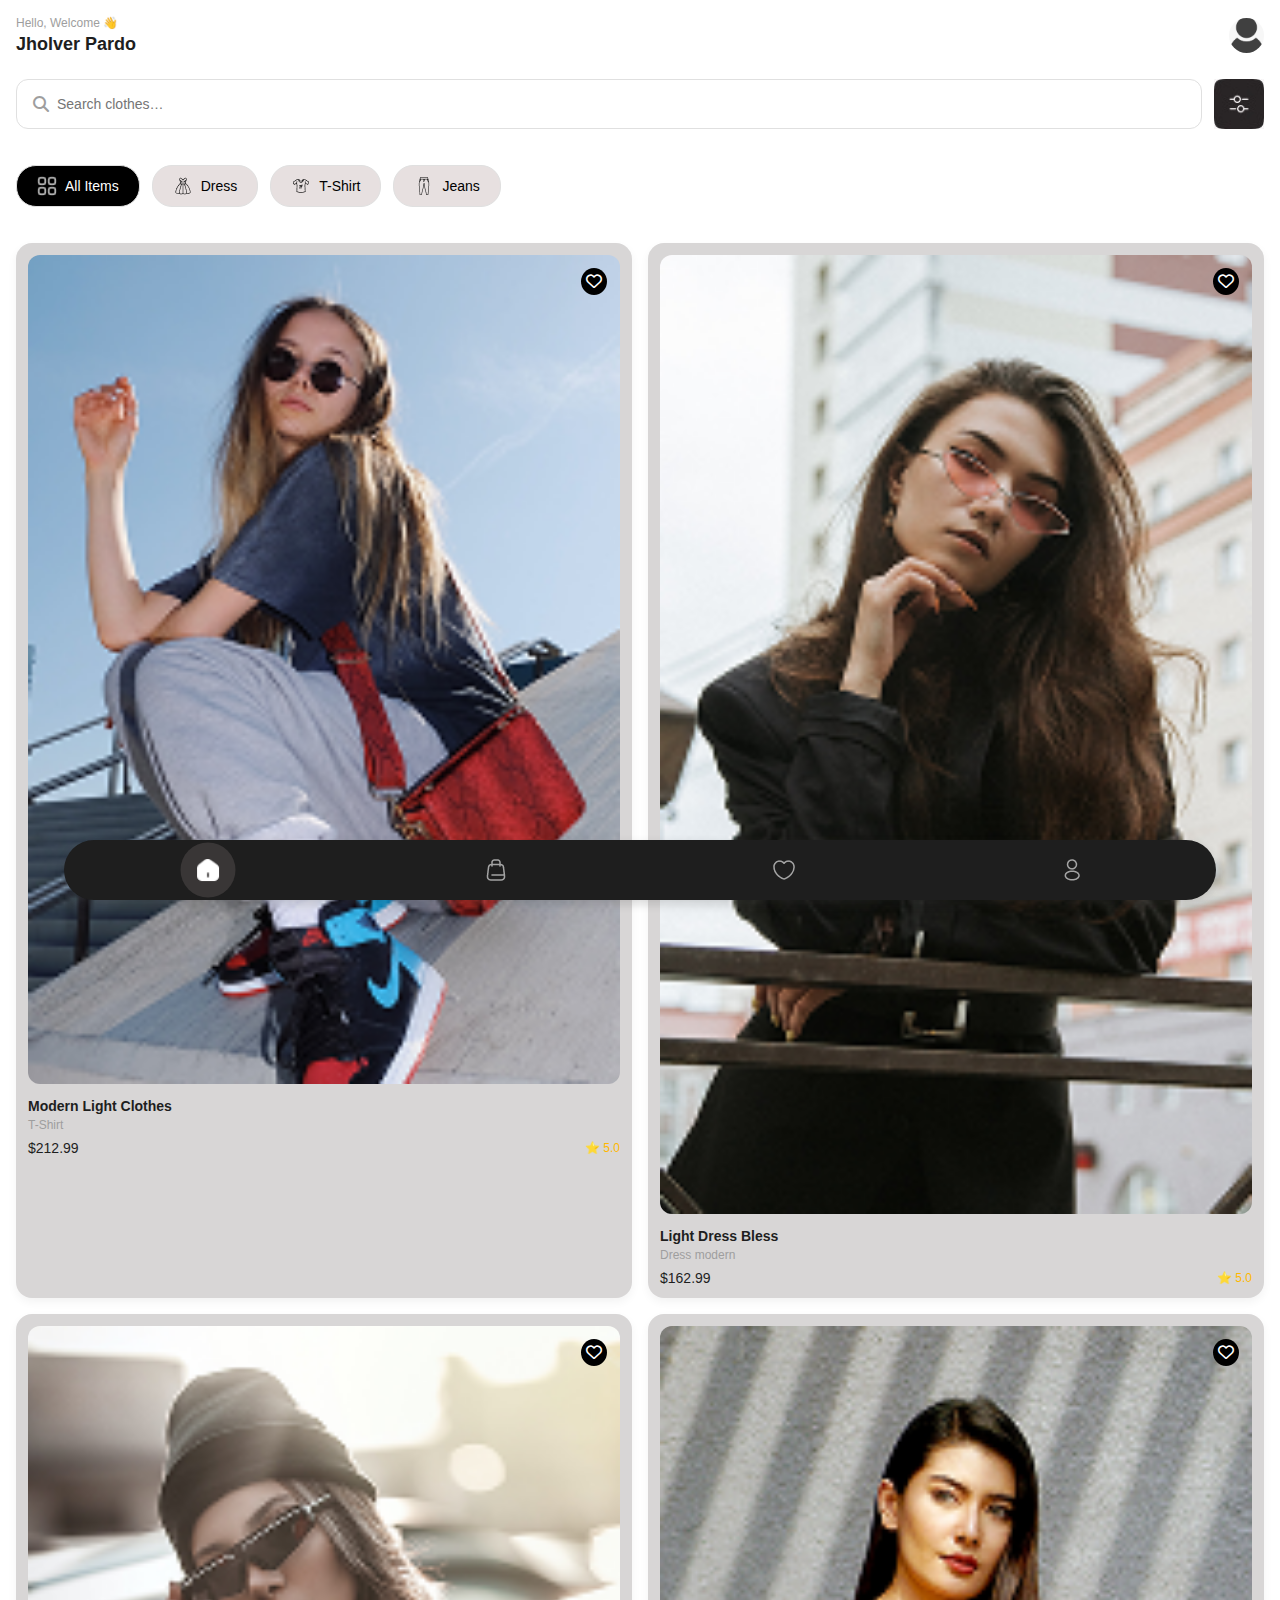
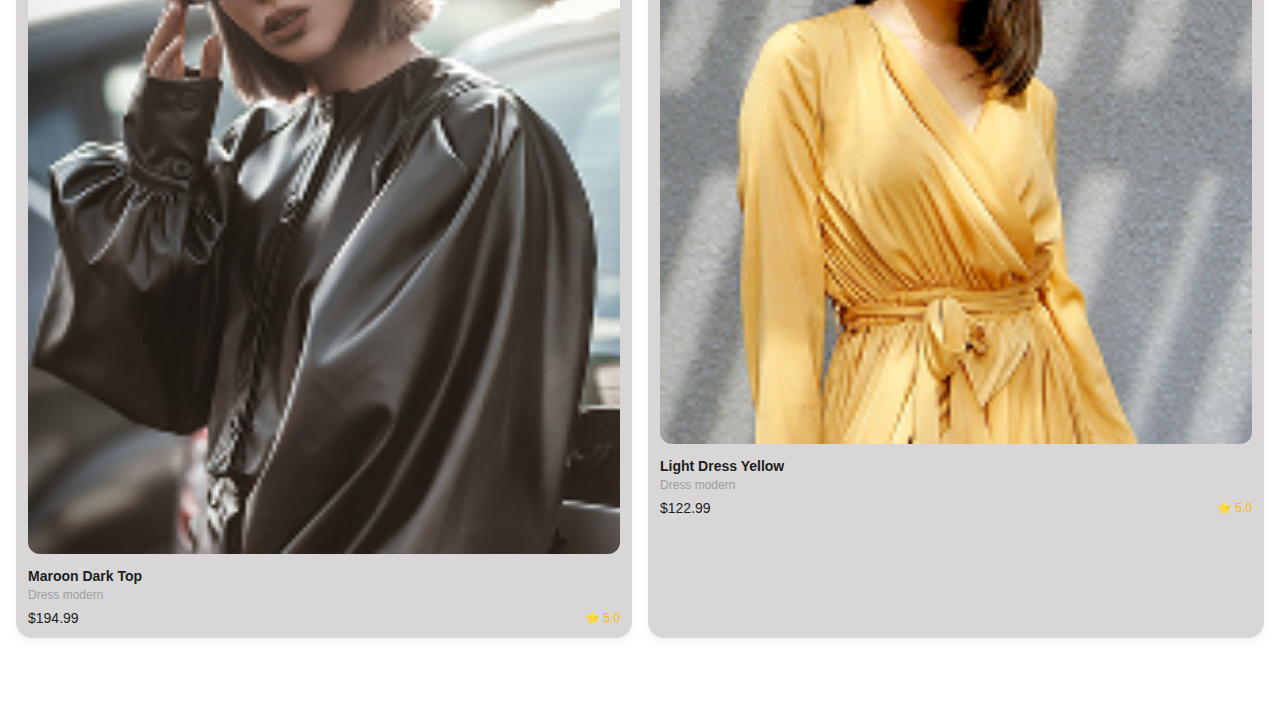
==== commit 0663d047: "Segunda pagina para los productos actualizada" ====
--- a/index.html
+++ b/index.html
@@ -48,7 +48,7 @@
       <p class="product-price">$212.99 <span>⭐ 5.0</span></p>
     </div>
 
-    <div class="product" data-category="dress">
+    <div class="product" data-category="dress" data-id="light-dress-bless">
       <div class="product-img">
         <img src="storage/img/Product 2.png" alt="Light Dress Bless">
         <button class="favorite"><i class="fa-regular fa-heart"></i></button>
--- a/css/style.css
+++ b/css/style.css
@@ -225,10 +225,10 @@
 /* 🔹 Bottom Navigation */
 .bottom-nav {
     position: fixed;
-    bottom: 1px; /* Ajusta la posición inferior */
+    bottom: 0px; /* Ajusta la posición inferior */
     left: 50%;
     transform: translateX(-50%);
-    width: 85%; /* Ajusta el ancho para que coincida con el diseño */
+    width: 90%; /* Ajusta el ancho para que coincida con el diseño */
     background: #1E1E1E; /* Fondo oscuro */
     border-radius: 50px; /* Bordes redondeados */
     display: flex;
@@ -242,8 +242,9 @@
 .nav-btn {
     background: none;
     border: none;
-    width: 50px; /* Tamaño del botón */
-    height: 50px;
+    width: 25px; /* Tamaño del botón */
+    height: 25px;
+    padding: 25px; /* Espacio interno */    
     border-radius: 50%; /* Botones redondeados */
     display: flex;
     align-items: center;
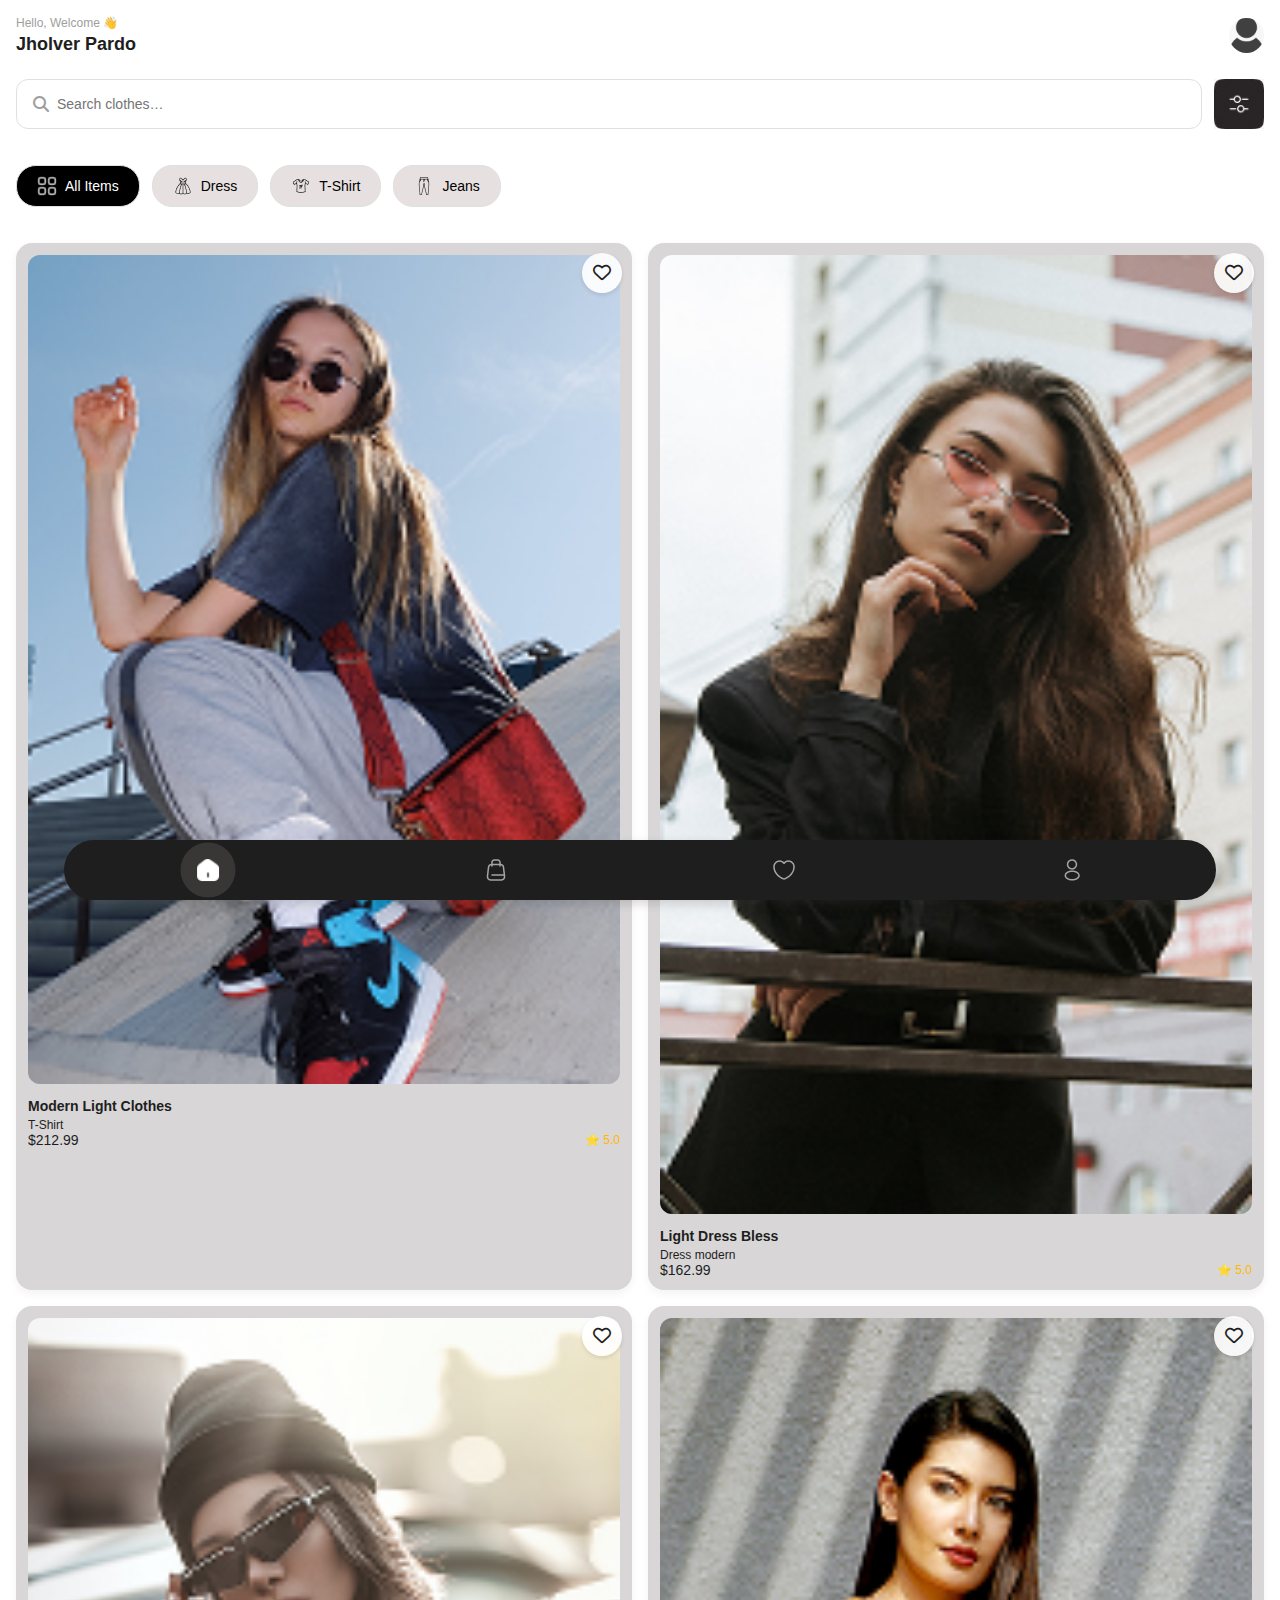
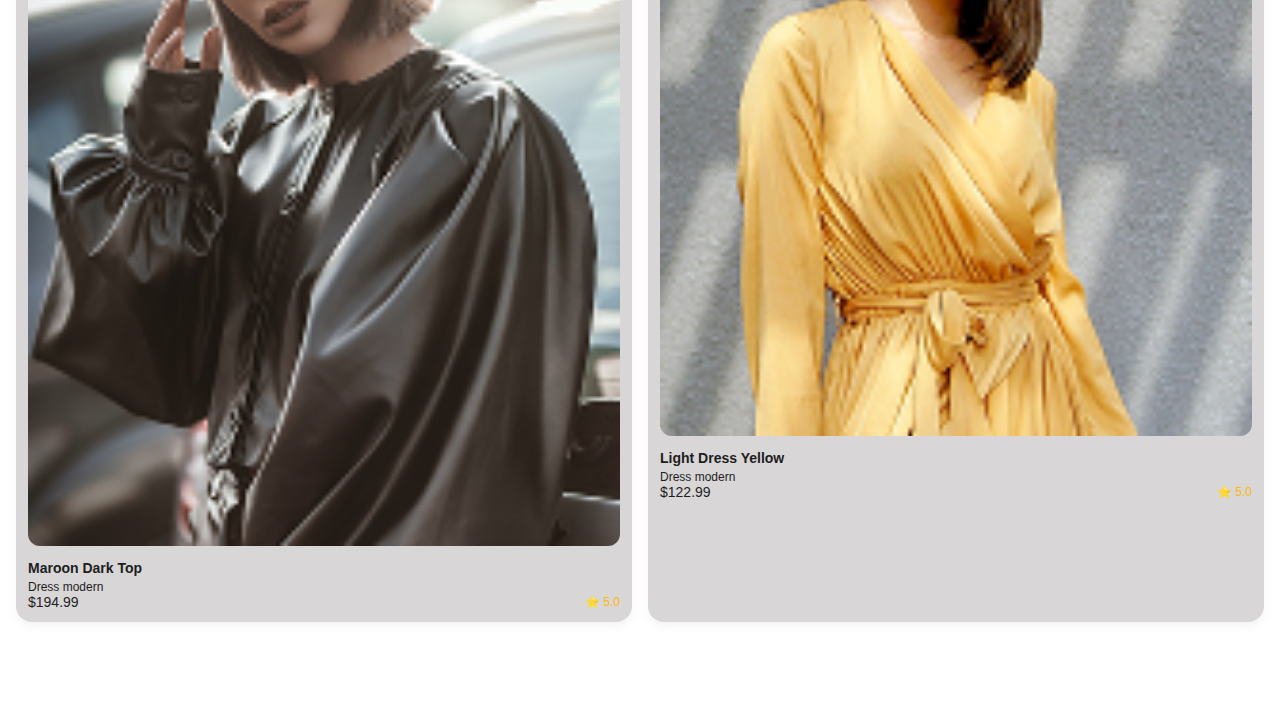
==== commit d50e9979: "Actualización de páginas de productos" ====
--- a/index.html
+++ b/index.html
@@ -38,40 +38,40 @@
 
   <!-- Productos -->
   <div class="product-grid">
-    <div class="product" data-category="tshirt">
+    <div class="product" data-category="tshirt" onclick="window.location.href='views/products/modern-light-clothes.html'">
       <div class="product-img">
         <img src="storage/img/Product 1.png" alt="Modern Light Clothes">
-        <button class="favorite"><i class="fa-regular fa-heart"></i></button>
+        <button class="favorite" onclick="event.stopPropagation();"><i class="fa-regular fa-heart"></i></button>
       </div>
       <h3>Modern Light Clothes</h3>
       <p class="product-category">T-Shirt</p>
       <p class="product-price">$212.99 <span>⭐ 5.0</span></p>
     </div>
 
-    <div class="product" data-category="dress" data-id="light-dress-bless">
+    <div class="product" data-category="dress" onclick="window.location.href='views/products/light-dress-bless.html'">
       <div class="product-img">
         <img src="storage/img/Product 2.png" alt="Light Dress Bless">
-        <button class="favorite"><i class="fa-regular fa-heart"></i></button>
+        <button class="favorite" onclick="event.stopPropagation();"><i class="fa-regular fa-heart"></i></button>
       </div>
       <h3>Light Dress Bless</h3>
       <p class="product-category">Dress modern</p>
       <p class="product-price">$162.99 <span>⭐ 5.0</span></p>
     </div>
 
-    <div class="product" data-category="dress">
+    <div class="product" data-category="dress" onclick="window.location.href='views/products/maroon-dark-top.html'">
       <div class="product-img">
         <img src="storage/img/Product 3.png" alt="Maroon Dark Top">
-        <button class="favorite"><i class="fa-regular fa-heart"></i></button>
+        <button class="favorite" onclick="event.stopPropagation();"><i class="fa-regular fa-heart"></i></button>
       </div>
       <h3>Maroon Dark Top</h3>
       <p class="product-category">Dress modern</p>
       <p class="product-price">$194.99 <span>⭐ 5.0</span></p>
     </div>
 
-    <div class="product" data-category="dress">
+    <div class="product" data-category="dress" onclick="window.location.href='views/products/light-dress-yellow.html'">
       <div class="product-img">
         <img src="storage/img/Product 4.png" alt="Light Dress Yellow">
-        <button class="favorite"><i class="fa-regular fa-heart"></i></button>
+        <button class="favorite" onclick="event.stopPropagation();"><i class="fa-regular fa-heart"></i></button>
       </div>
       <h3>Light Dress Yellow</h3>
       <p class="product-category">Dress modern</p>
--- a/css/style.css
+++ b/css/style.css
@@ -156,6 +156,23 @@
     box-shadow: 0 4px 10px var(--shadow);
     padding: 12px;
     position: relative;
+    cursor: pointer; /* Cambia el cursor a "pointer" para indicar que es clicable */
+    transition: transform 0.3s ease, box-shadow 0.3s ease;
+}
+
+.product:hover {
+    transform: scale(1.03); /* Aumenta ligeramente el tamaño al pasar el mouse */
+    box-shadow: 0 8px 20px rgba(0, 0, 0, 0.15); /* Agrega una sombra más pronunciada */
+}
+
+.product h3, .product p {
+    margin: 0;
+    text-decoration: none; /* Elimina el subrayado de los textos */
+    color: inherit; /* Mantiene el color del texto */
+}
+
+.product h3:hover {
+    text-decoration: none; /* Asegura que no se subraye al pasar el mouse */
 }
 
 .product-img img {
@@ -168,33 +185,38 @@
 /* 🔹 Botón de "like" */
 .favorite {
     position: absolute;
-    top: 25px; /* Ajusta la posición vertical */
-    right: 25px; /* Ajusta la posición horizontal */
-    background: rgb(0, 0, 0);
-    padding: 5px;
-    border-radius: 90%;
+    top: 10px; /* Ajusta la posición vertical */
+    right: 10px; /* Ajusta la posición horizontal */
+    background: rgba(255, 255, 255, 0.9); /* Fondo blanco translúcido */
     border: none;
+    border-radius: 50%; /* Forma circular */
+    width: 40px; /* Tamaño del botón */
+    height: 40px;
+    display: flex;
+    align-items: center;
+    justify-content: center;
     cursor: pointer;
-    z-index: 2;
-    transition: background 0.3s ease;
+    box-shadow: 0 2px 4px rgba(0, 0, 0, 0.1); /* Sombra ligera */
+    transition: background 0.3s ease, transform 0.2s ease;
 }
 
 .favorite:hover {
-    background: rgba(0, 0, 0, 0.8); /* Fondo más oscuro al pasar el mouse */
+    background: rgba(0, 0, 0, 0.8); /* Fondo negro translúcido al pasar el mouse */
+    transform: scale(1.1); /* Aumenta ligeramente el tamaño */
 }
 
 .favorite i {
-    color: white;
-    font-size: 16px; /* Ajusta el tamaño del ícono */
-    transition: transform 0.3s ease;
+    font-size: 18px; /* Tamaño del ícono */
+    color: #1E1E1E; /* Color del ícono */
+    transition: color 0.3s ease;
+}
+
+.favorite:hover i {
+    color: #fff; /* Cambia el color del ícono al pasar el mouse */
 }
 
 .favorite i.fa-solid {
     color: #FF0000; /* Cambia el color a rojo cuando está marcado */
-}
-
-.favorite:hover i {
-    transform: scale(1.2); /* Aumenta ligeramente el tamaño al pasar el mouse */
 }
 
 .product h3 {
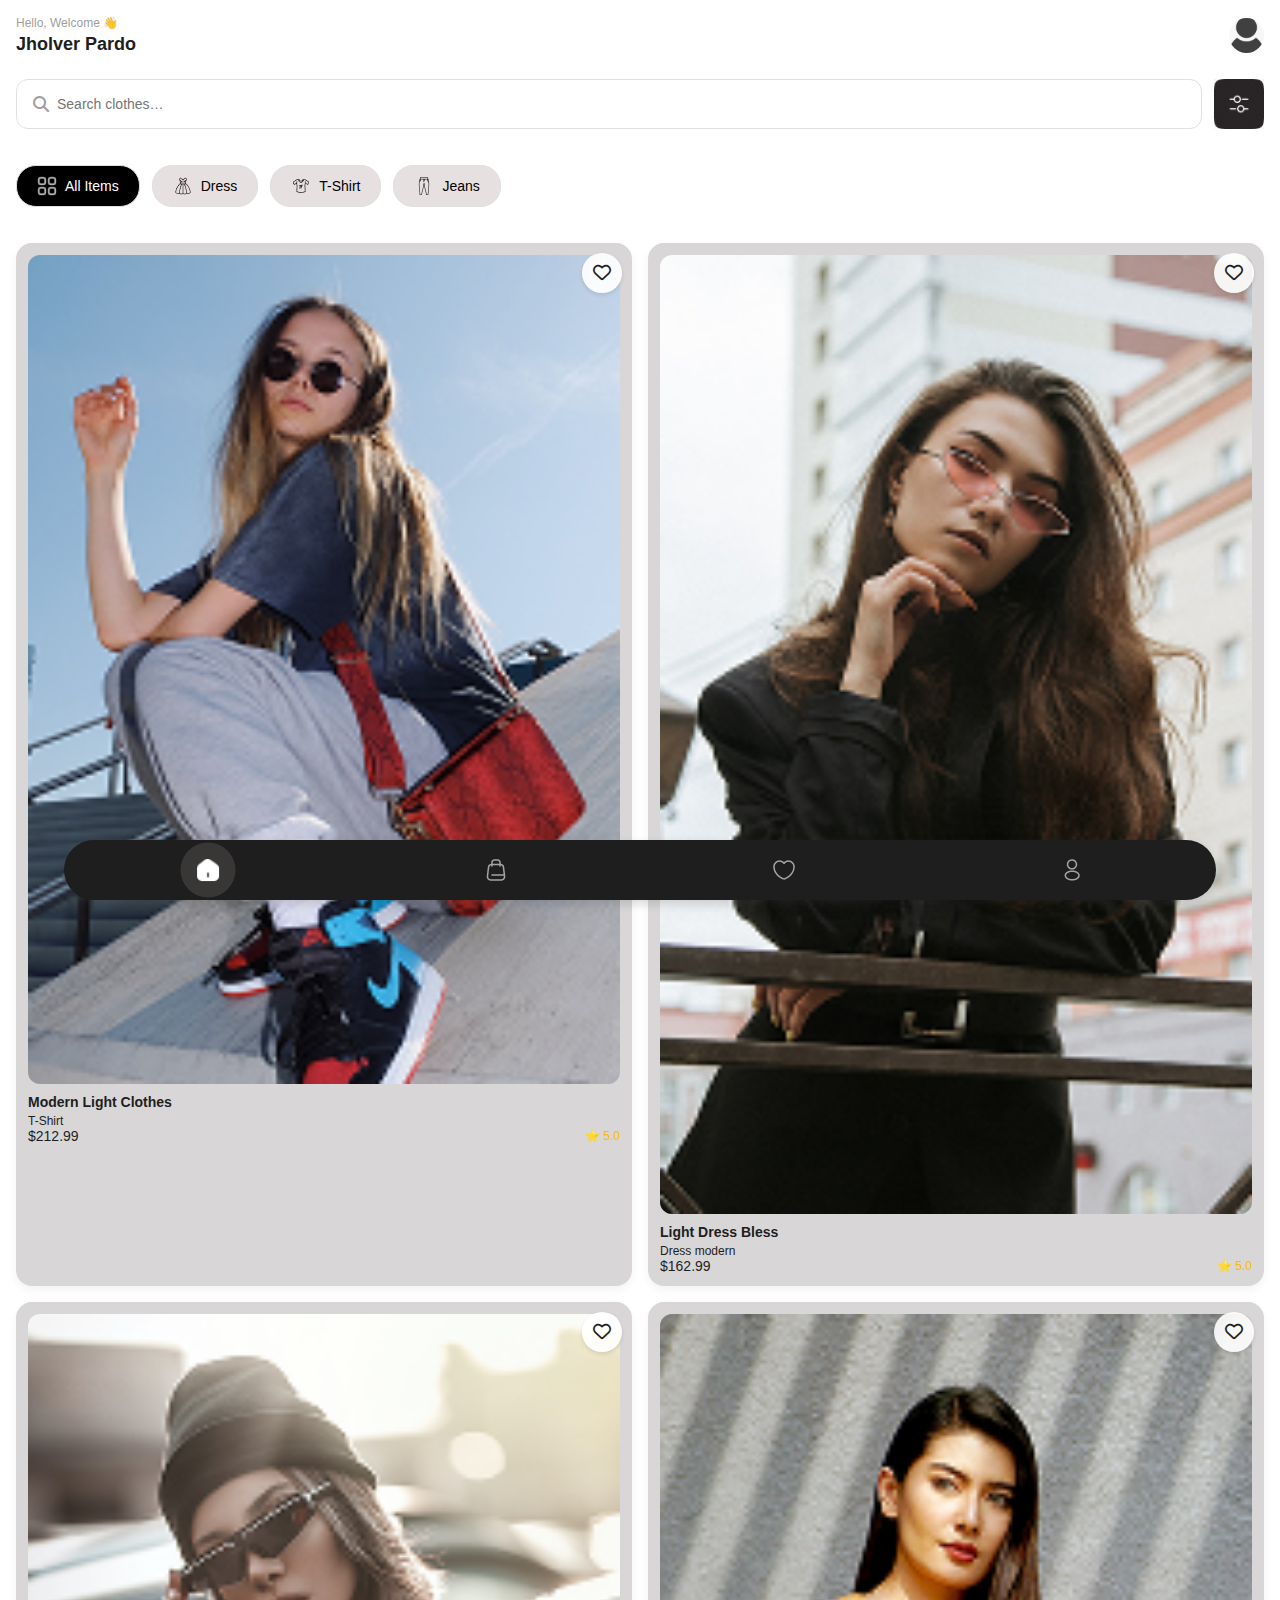
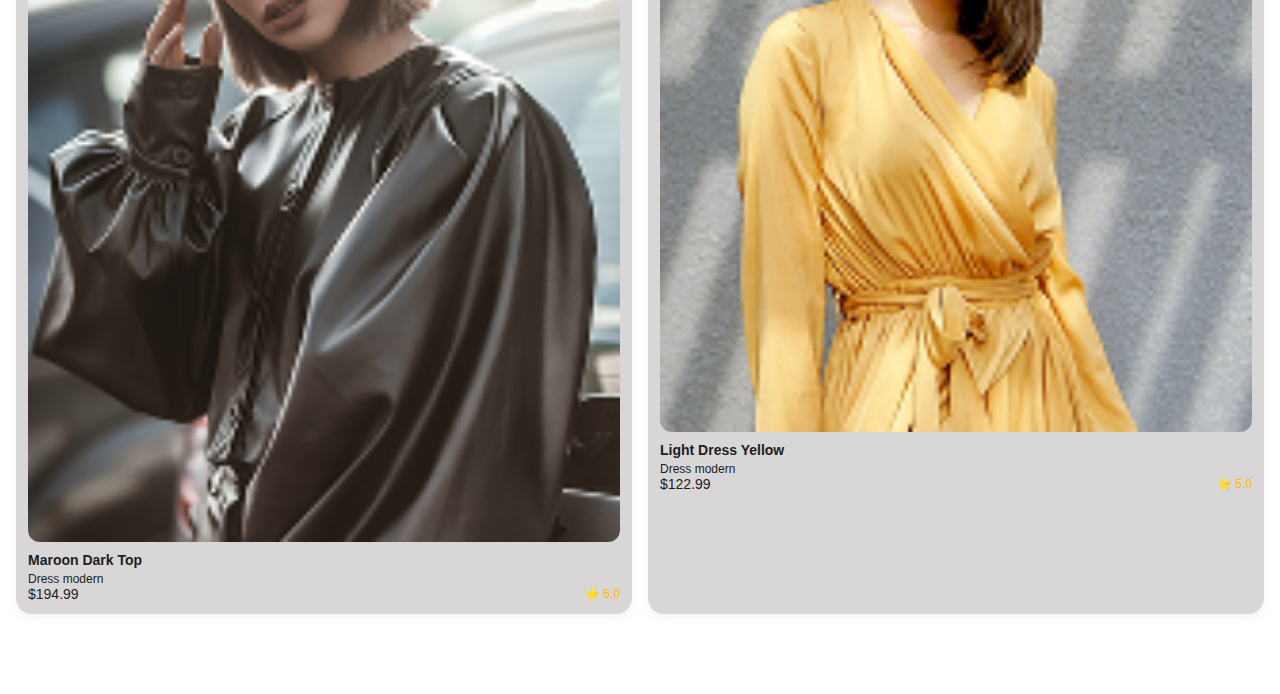
==== commit df2281b5: "Actualizacion de codigo" ====
--- a/index.html
+++ b/index.html
@@ -1,4 +1,4 @@
-<!DOCTYPE html>
+<!DO<!DOCTYPE html>
 <html lang="en">
 <head>
   <meta charset="UTF-8" />
@@ -38,7 +38,7 @@
 
   <!-- Productos -->
   <div class="product-grid">
-    <div class="product" data-category="tshirt" onclick="window.location.href='views/products/modern-light-clothes.html'">
+    <div class="product" data-category="tshirt" onclick="selectProduct('Modern Light Clothes', 'storage/img/Product 1.png', '$212.99', '⭐ 5.0', 'A modern and stylish t-shirt perfect for casual outings.', 'views/products/modern-light-clothes.html')">
       <div class="product-img">
         <img src="storage/img/Product 1.png" alt="Modern Light Clothes">
         <button class="favorite" onclick="event.stopPropagation();"><i class="fa-regular fa-heart"></i></button>
@@ -48,7 +48,7 @@
       <p class="product-price">$212.99 <span>⭐ 5.0</span></p>
     </div>
 
-    <div class="product" data-category="dress" onclick="window.location.href='views/products/light-dress-bless.html'">
+    <div class="product" data-category="dress" onclick="selectProduct('Light Dress Bless', 'storage/img/Product 2.png', '$162.99', '⭐ 5.0', 'Its simple and elegant shape makes it perfect for those who like minimalist clothes.', 'views/products/light-dress-bless.html')">
       <div class="product-img">
         <img src="storage/img/Product 2.png" alt="Light Dress Bless">
         <button class="favorite" onclick="event.stopPropagation();"><i class="fa-regular fa-heart"></i></button>
@@ -58,7 +58,7 @@
       <p class="product-price">$162.99 <span>⭐ 5.0</span></p>
     </div>
 
-    <div class="product" data-category="dress" onclick="window.location.href='views/products/maroon-dark-top.html'">
+    <div class="product" data-category="dress" onclick="selectProduct('Maroon Dark Top', 'storage/img/Product 3.png', '$194.99', '⭐ 5.0', 'A bold and stylish top for modern fashion enthusiasts.', 'views/products/maroon-dark-top.html')">
       <div class="product-img">
         <img src="storage/img/Product 3.png" alt="Maroon Dark Top">
         <button class="favorite" onclick="event.stopPropagation();"><i class="fa-regular fa-heart"></i></button>
@@ -68,7 +68,7 @@
       <p class="product-price">$194.99 <span>⭐ 5.0</span></p>
     </div>
 
-    <div class="product" data-category="dress" onclick="window.location.href='views/products/light-dress-yellow.html'">
+    <div class="product" data-category="dress" onclick="selectProduct('Light Dress Yellow', 'storage/img/Product 4.png', '$122.99', '⭐ 5.0', 'A bright and cheerful dress for sunny days.', 'views/products/light-dress-yellow.html')">
       <div class="product-img">
         <img src="storage/img/Product 4.png" alt="Light Dress Yellow">
         <button class="favorite" onclick="event.stopPropagation();"><i class="fa-regular fa-heart"></i></button>
@@ -96,5 +96,11 @@
   </nav>
 
   <script src="js/menu.js"></script>
+  <script>
+    function selectProduct(name, image, price, rating, description, url) {
+      localStorage.setItem("selectedProduct", JSON.stringify({ name, image, price, rating, description }));
+      window.location.href = url;
+    }
+  </script>
 </body>
 </html>
